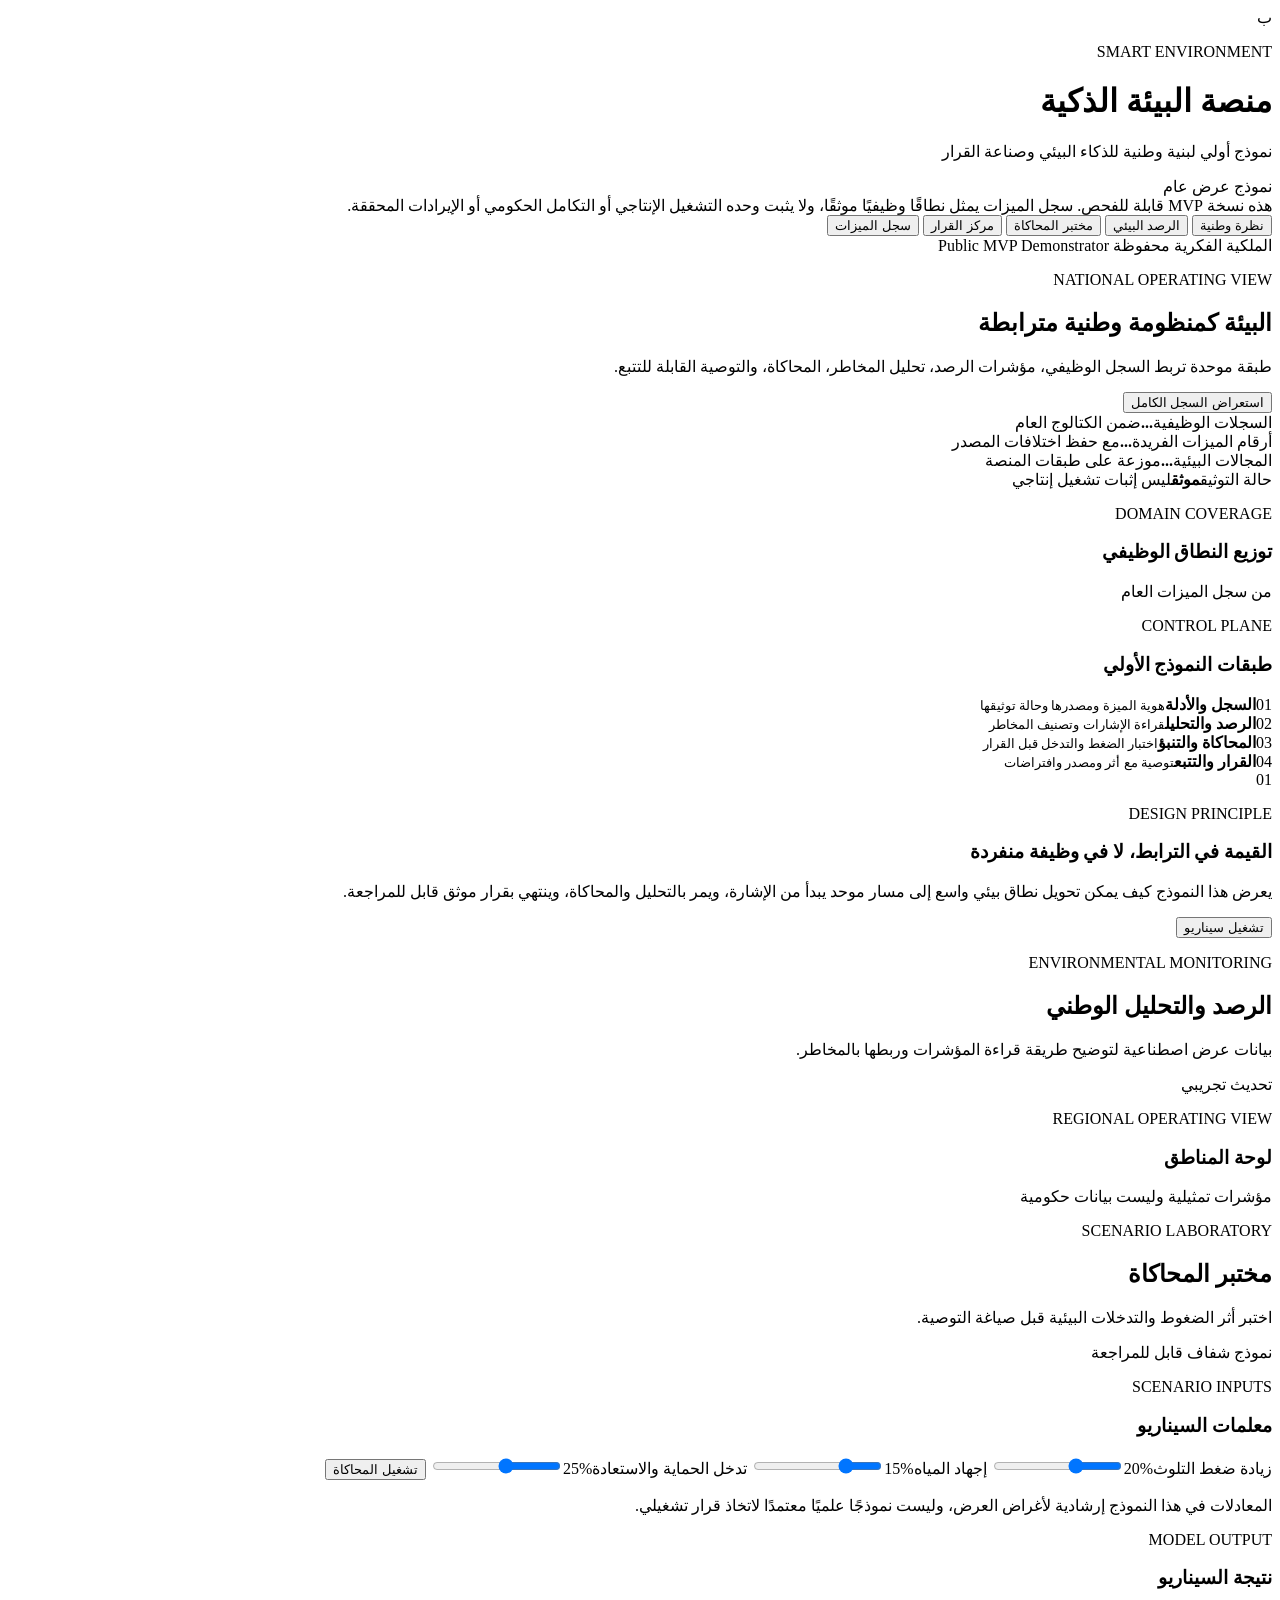
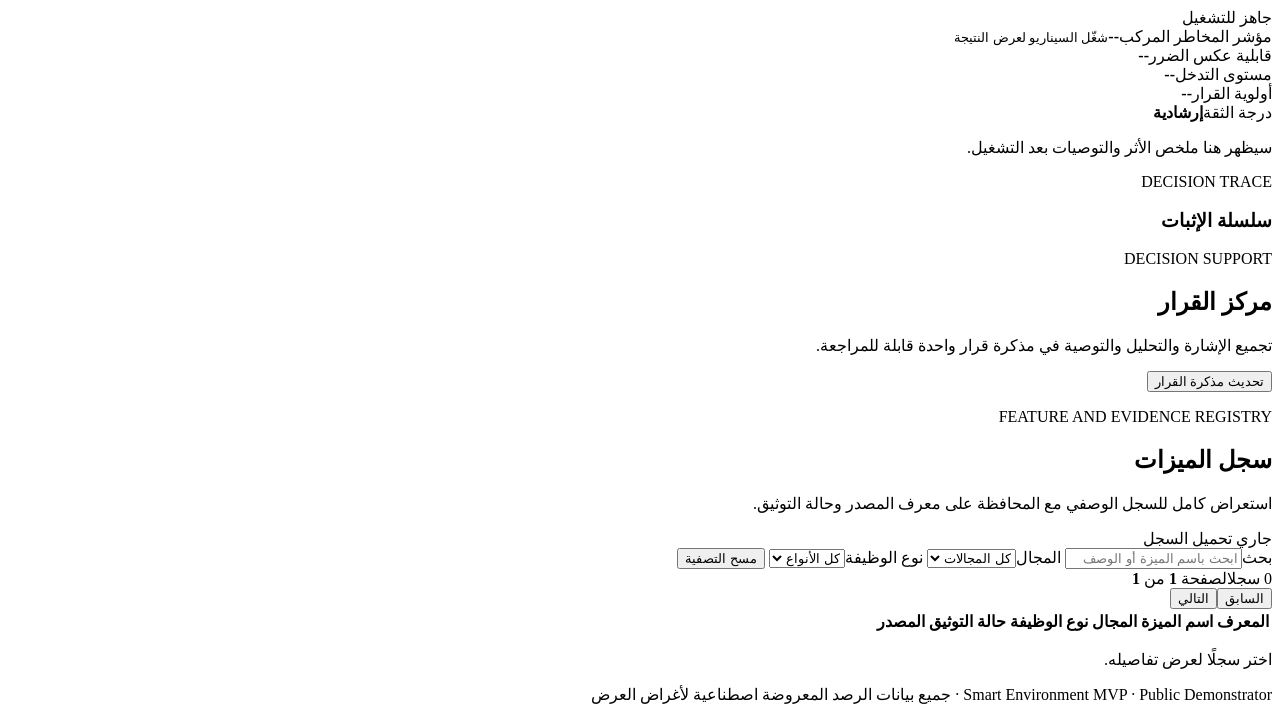
==== app/index.html @ 2a4444b7 "Add public MVP dashboard" ====
<!doctype html>
<html lang="ar" dir="rtl">
  <head>
    <meta charset="utf-8" />
    <meta name="viewport" content="width=device-width, initial-scale=1" />
    <meta name="description" content="النموذج الأولي العام لمنصة البيئة الذكية" />
    <title>منصة البيئة الذكية | MVP</title>
    <link rel="stylesheet" href="./styles.css" />
  </head>
  <body>
    <header class="topbar">
      <div class="brand-block">
        <div class="brand-mark">ب</div>
        <div>
          <p class="eyebrow">SMART ENVIRONMENT</p>
          <h1>منصة البيئة الذكية</h1>
          <p class="subtitle">نموذج أولي لبنية وطنية للذكاء البيئي وصناعة القرار</p>
        </div>
      </div>
      <div class="header-status">
        <span class="status-dot"></span>
        <span>نموذج عرض عام</span>
        <span class="date-label" id="runtimeDate"></span>
      </div>
    </header>

    <div class="notice">
      هذه نسخة MVP قابلة للفحص. سجل الميزات يمثل نطاقًا وظيفيًا موثقًا، ولا يثبت وحده التشغيل الإنتاجي أو التكامل الحكومي أو الإيرادات المحققة.
    </div>

    <main class="layout">
      <aside class="sidebar">
        <nav aria-label="التنقل الرئيسي">
          <button class="nav-item active" data-view="overview">نظرة وطنية</button>
          <button class="nav-item" data-view="monitoring">الرصد البيئي</button>
          <button class="nav-item" data-view="simulation">مختبر المحاكاة</button>
          <button class="nav-item" data-view="decisions">مركز القرار</button>
          <button class="nav-item" data-view="features">سجل الميزات</button>
        </nav>
        <div class="sidebar-footer">
          <span>الملكية الفكرية محفوظة</span>
          <span>Public MVP Demonstrator</span>
        </div>
      </aside>

      <section class="content">
        <section class="view active" id="view-overview">
          <div class="view-heading">
            <div>
              <p class="section-kicker">NATIONAL OPERATING VIEW</p>
              <h2>البيئة كمنظومة وطنية مترابطة</h2>
              <p>طبقة موحدة تربط السجل الوظيفي، مؤشرات الرصد، تحليل المخاطر، المحاكاة، والتوصية القابلة للتتبع.</p>
            </div>
            <button class="primary-button" data-view-target="features">استعراض السجل الكامل</button>
          </div>

          <div class="metrics-grid" id="overviewMetrics">
            <div class="metric-card"><span class="metric-label">السجلات الوظيفية</span><strong id="metricRecords">...</strong><span class="metric-foot">ضمن الكتالوج العام</span></div>
            <div class="metric-card"><span class="metric-label">أرقام الميزات الفريدة</span><strong id="metricUnique">...</strong><span class="metric-foot">مع حفظ اختلافات المصدر</span></div>
            <div class="metric-card"><span class="metric-label">المجالات البيئية</span><strong id="metricDomains">...</strong><span class="metric-foot">موزعة على طبقات المنصة</span></div>
            <div class="metric-card"><span class="metric-label">حالة التوثيق</span><strong>موثق</strong><span class="metric-foot">ليس إثبات تشغيل إنتاجي</span></div>
          </div>

          <div class="dashboard-grid">
            <article class="panel wide-panel">
              <div class="panel-heading"><div><p class="section-kicker">DOMAIN COVERAGE</p><h3>توزيع النطاق الوظيفي</h3></div><span class="panel-note">من سجل الميزات العام</span></div>
              <div id="domainBars" class="domain-bars"></div>
            </article>
            <article class="panel">
              <div class="panel-heading"><div><p class="section-kicker">CONTROL PLANE</p><h3>طبقات النموذج الأولي</h3></div></div>
              <div class="stack-list">
                <div><span class="stack-index">01</span><span><b>السجل والأدلة</b><small>هوية الميزة ومصدرها وحالة توثيقها</small></span></div>
                <div><span class="stack-index">02</span><span><b>الرصد والتحليل</b><small>قراءة الإشارات وتصنيف المخاطر</small></span></div>
                <div><span class="stack-index">03</span><span><b>المحاكاة والتنبؤ</b><small>اختبار الضغط والتدخل قبل القرار</small></span></div>
                <div><span class="stack-index">04</span><span><b>القرار والتتبع</b><small>توصية مع أثر ومصدر وافتراضات</small></span></div>
              </div>
            </article>
          </div>

          <article class="panel callout-panel">
            <div class="callout-icon">01</div>
            <div><p class="section-kicker">DESIGN PRINCIPLE</p><h3>القيمة في الترابط، لا في وظيفة منفردة</h3><p>يعرض هذا النموذج كيف يمكن تحويل نطاق بيئي واسع إلى مسار موحد يبدأ من الإشارة، ويمر بالتحليل والمحاكاة، وينتهي بقرار موثق قابل للمراجعة.</p></div>
            <button class="secondary-button" data-view-target="simulation">تشغيل سيناريو</button>
          </article>
        </section>

        <section class="view" id="view-monitoring">
          <div class="view-heading"><div><p class="section-kicker">ENVIRONMENTAL MONITORING</p><h2>الرصد والتحليل الوطني</h2><p>بيانات عرض اصطناعية لتوضيح طريقة قراءة المؤشرات وربطها بالمخاطر.</p></div><span class="live-chip"><span class="status-dot"></span>تحديث تجريبي</span></div>
          <div class="monitoring-grid" id="monitoringGrid"></div>
          <article class="panel">
            <div class="panel-heading"><div><p class="section-kicker">REGIONAL OPERATING VIEW</p><h3>لوحة المناطق</h3></div><span class="panel-note">مؤشرات تمثيلية وليست بيانات حكومية</span></div>
            <div class="region-grid" id="regionGrid"></div>
          </article>
        </section>

        <section class="view" id="view-simulation">
          <div class="view-heading"><div><p class="section-kicker">SCENARIO LABORATORY</p><h2>مختبر المحاكاة</h2><p>اختبر أثر الضغوط والتدخلات البيئية قبل صياغة التوصية.</p></div><span class="model-badge">نموذج شفاف قابل للمراجعة</span></div>
          <div class="simulation-layout">
            <article class="panel controls-panel">
              <div class="panel-heading"><div><p class="section-kicker">SCENARIO INPUTS</p><h3>معلمات السيناريو</h3></div></div>
              <label class="control-row"><span>زيادة ضغط التلوث</span><output id="pollutionValue">20%</output><input id="pollutionInput" type="range" min="0" max="60" value="20" /></label>
              <label class="control-row"><span>إجهاد المياه</span><output id="waterValue">15%</output><input id="waterInput" type="range" min="0" max="60" value="15" /></label>
              <label class="control-row"><span>تدخل الحماية والاستعادة</span><output id="conservationValue">25%</output><input id="conservationInput" type="range" min="0" max="60" value="25" /></label>
              <button id="runSimulation" class="primary-button full-button">تشغيل المحاكاة</button>
              <p class="small-note">المعادلات في هذا النموذج إرشادية لأغراض العرض، وليست نموذجًا علميًا معتمدًا لاتخاذ قرار تشغيلي.</p>
            </article>
            <article class="panel results-panel">
              <div class="panel-heading"><div><p class="section-kicker">MODEL OUTPUT</p><h3>نتيجة السيناريو</h3></div><span id="simulationStatus" class="status-label">جاهز للتشغيل</span></div>
              <div class="result-hero"><span>مؤشر المخاطر المركب</span><strong id="riskOutput">--</strong><small id="riskText">شغّل السيناريو لعرض النتيجة</small></div>
              <div class="result-grid"><div><span>قابلية عكس الضرر</span><strong id="reversibilityOutput">--</strong></div><div><span>مستوى التدخل</span><strong id="interventionOutput">--</strong></div><div><span>أولوية القرار</span><strong id="priorityOutput">--</strong></div><div><span>درجة الثقة</span><strong id="confidenceOutput">إرشادية</strong></div></div>
              <div id="simulationActions" class="action-list"><p>سيظهر هنا ملخص الأثر والتوصيات بعد التشغيل.</p></div>
            </article>
          </div>
          <article class="panel trace-panel"><div class="panel-heading"><div><p class="section-kicker">DECISION TRACE</p><h3>سلسلة الإثبات</h3></div></div><div id="traceList" class="trace-list"></div></article>
        </section>

        <section class="view" id="view-decisions">
          <div class="view-heading"><div><p class="section-kicker">DECISION SUPPORT</p><h2>مركز القرار</h2><p>تجميع الإشارة والتحليل والتوصية في مذكرة قرار واحدة قابلة للمراجعة.</p></div><button id="refreshBrief" class="secondary-button">تحديث مذكرة القرار</button></div>
          <article class="decision-brief panel" id="decisionBrief"></article>
        </section>

        <section class="view" id="view-features">
          <div class="view-heading"><div><p class="section-kicker">FEATURE AND EVIDENCE REGISTRY</p><h2>سجل الميزات</h2><p>استعراض كامل للسجل الوصفي مع المحافظة على معرف المصدر وحالة التوثيق.</p></div><span id="catalogStatus" class="status-label">جاري تحميل السجل</span></div>
          <div class="filter-panel panel">
            <label><span>بحث</span><input id="featureSearch" type="search" placeholder="ابحث باسم الميزة أو الوصف" /></label>
            <label><span>المجال</span><select id="domainFilter"><option value="">كل المجالات</option></select></label>
            <label><span>نوع الوظيفة</span><select id="typeFilter"><option value="">كل الأنواع</option></select></label>
            <button id="clearFilters" class="secondary-button">مسح التصفية</button>
          </div>
          <div class="registry-meta"><span id="resultCount">0 سجل</span><span>الصفحة <b id="pageNumber">1</b> من <b id="pageTotal">1</b></span><div class="pagination"><button id="prevPage" class="icon-button">السابق</button><button id="nextPage" class="icon-button">التالي</button></div></div>
          <div class="table-wrap panel"><table><thead><tr><th>المعرف</th><th>اسم الميزة</th><th>المجال</th><th>نوع الوظيفة</th><th>حالة التوثيق</th><th>المصدر</th></tr></thead><tbody id="featureTable"></tbody></table></div>
          <article id="featureDetail" class="panel detail-panel"><p>اختر سجلًا لعرض تفاصيله.</p></article>
        </section>
      </section>
    </main>

    <footer class="footer">Smart Environment MVP · Public Demonstrator · جميع بيانات الرصد المعروضة اصطناعية لأغراض العرض</footer>
    <script src="./app.js" defer></script>
  </body>
</html>
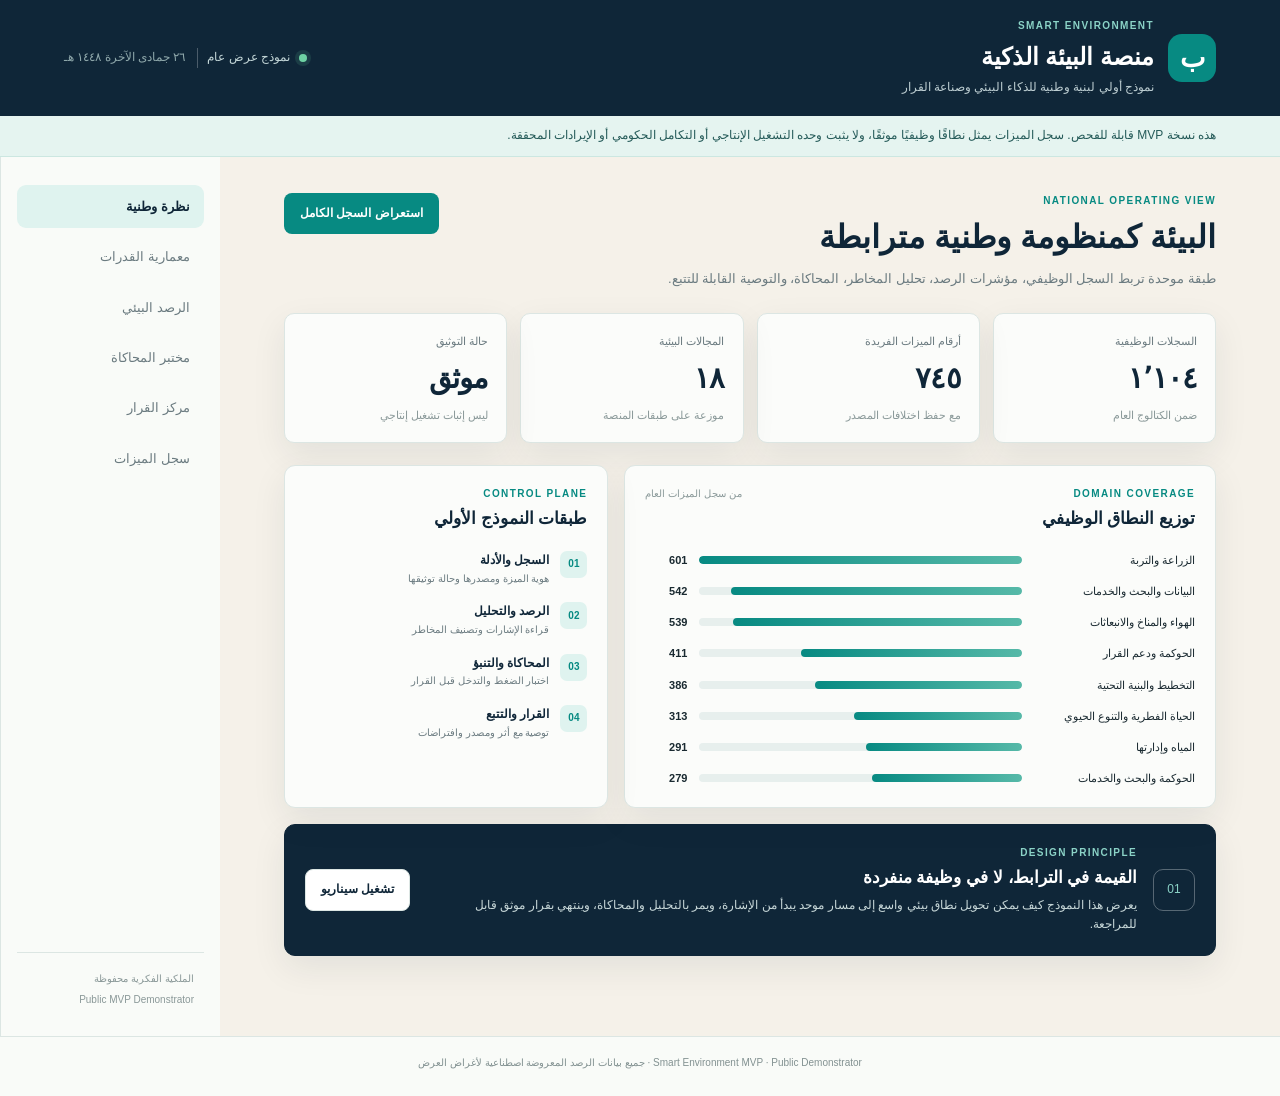
==== commit e435ba20: "Load capability architecture view in MVP" ====
--- a/app/index.html
+++ b/app/index.html
@@ -6,6 +6,7 @@
     <meta name="description" content="النموذج الأولي العام لمنصة البيئة الذكية" />
     <title>منصة البيئة الذكية | MVP</title>
     <link rel="stylesheet" href="./styles.css" />
+    <link rel="stylesheet" href="./capabilities.css" />
   </head>
   <body>
     <header class="topbar">
@@ -136,6 +137,6 @@
 
     <footer class="footer">Smart Environment MVP · Public Demonstrator · جميع بيانات الرصد المعروضة اصطناعية لأغراض العرض</footer>
     <script src="./app.js" defer></script>
+    <script src="./capabilities.js" defer></script>
   </body>
 </html>
-
--- a/app/styles.css
+++ b/app/styles.css
@@ -0,0 +1,191 @@
+:root {
+  --navy: #0f2638;
+  --navy-2: #163a4c;
+  --teal: #078a82;
+  --teal-light: #dff3ef;
+  --sand: #f5f1e9;
+  --paper: #fbfcfa;
+  --line: #dce6e3;
+  --text: #1a2a31;
+  --muted: #6b7b80;
+  --warning: #c77c1d;
+  --danger: #b75246;
+  --shadow: 0 12px 34px rgba(15, 38, 56, .08);
+}
+
+* { box-sizing: border-box; }
+html { scroll-behavior: smooth; }
+body { margin: 0; background: var(--sand); color: var(--text); font-family: Tahoma, Arial, sans-serif; line-height: 1.65; }
+button, input, select { font: inherit; }
+button { cursor: pointer; }
+
+.topbar { min-height: 90px; padding: 18px 5vw; display: flex; align-items: center; justify-content: space-between; gap: 24px; background: var(--navy); color: white; }
+.brand-block { display: flex; gap: 14px; align-items: center; }
+.brand-mark { width: 48px; height: 48px; display: grid; place-items: center; border-radius: 14px; background: var(--teal); color: white; font-size: 27px; font-weight: 700; }
+.eyebrow, .section-kicker { margin: 0 0 2px; font-size: 10px; letter-spacing: .14em; font-weight: 700; color: var(--teal); }
+.topbar .eyebrow { color: #8bd3c7; }
+h1, h2, h3, p { margin-top: 0; }
+h1 { margin-bottom: 0; font-size: 24px; }
+.subtitle { margin: 2px 0 0; color: #bdced2; font-size: 12px; }
+.header-status { display: flex; align-items: center; gap: 9px; color: #c4d7d8; font-size: 12px; white-space: nowrap; }
+.date-label { padding-right: 12px; border-right: 1px solid rgba(255,255,255,.25); color: #8ea7aa; }
+.status-dot { width: 8px; height: 8px; display: inline-block; border-radius: 50%; background: #6ed3a4; box-shadow: 0 0 0 4px rgba(110,211,164,.13); }
+.notice { padding: 10px 5vw; background: #e5f4f0; border-bottom: 1px solid #cce7e1; color: #245a58; font-size: 12px; }
+
+.layout { min-height: calc(100vh - 150px); display: grid; grid-template-columns: 220px minmax(0, 1fr); direction: ltr; }
+.sidebar, .content { direction: rtl; }
+.sidebar { padding: 28px 16px; background: #f9fbf8; border-left: 1px solid var(--line); display: flex; flex-direction: column; justify-content: space-between; }
+.nav-item { width: 100%; margin-bottom: 7px; padding: 11px 14px; text-align: right; border: 0; border-radius: 9px; background: transparent; color: var(--muted); font-size: 13px; }
+.nav-item:hover, .nav-item.active { background: var(--teal-light); color: var(--navy); font-weight: 700; }
+.sidebar-footer { padding: 18px 10px 0; border-top: 1px solid var(--line); color: #8a9898; font-size: 10px; display: grid; gap: 4px; }
+.content { max-width: 1500px; width: 100%; padding: 36px 5vw 80px; }
+.view { display: none; animation: appear .22s ease-out; }
+.view.active { display: block; }
+@keyframes appear { from { opacity: .2; transform: translateY(5px); } to { opacity: 1; transform: none; } }
+.view-heading { display: flex; justify-content: space-between; align-items: flex-start; gap: 30px; margin-bottom: 24px; }
+.view-heading h2 { margin: 0 0 4px; color: var(--navy); font-size: clamp(22px, 3vw, 32px); }
+.view-heading p:not(.section-kicker) { margin-bottom: 0; color: var(--muted); font-size: 13px; }
+
+.primary-button, .secondary-button, .icon-button { border-radius: 8px; padding: 10px 15px; border: 1px solid transparent; font-size: 12px; font-weight: 700; white-space: nowrap; }
+.primary-button { background: var(--teal); color: white; }
+.primary-button:hover { background: #056f69; }
+.secondary-button, .icon-button { background: white; border-color: var(--line); color: var(--navy); }
+.secondary-button:hover, .icon-button:hover { border-color: var(--teal); color: var(--teal); }
+.full-button { width: 100%; margin-top: 22px; }
+.live-chip, .model-badge, .status-label { display: inline-flex; align-items: center; gap: 7px; padding: 7px 10px; border: 1px solid var(--line); border-radius: 99px; background: white; color: var(--muted); font-size: 11px; white-space: nowrap; }
+.model-badge { color: var(--teal); background: var(--teal-light); border-color: #cce8e2; }
+
+.metrics-grid { display: grid; grid-template-columns: repeat(4, 1fr); gap: 13px; margin-bottom: 22px; }
+.metric-card, .panel { background: var(--paper); border: 1px solid var(--line); box-shadow: var(--shadow); }
+.metric-card { min-height: 130px; padding: 18px; border-radius: 10px; display: flex; flex-direction: column; justify-content: space-between; }
+.metric-label, .metric-foot { color: var(--muted); font-size: 11px; }
+.metric-card strong { color: var(--navy); font-size: 29px; letter-spacing: -.03em; }
+.metric-foot { color: #8a9999; }
+.dashboard-grid { display: grid; grid-template-columns: minmax(0, 1.55fr) minmax(280px, .85fr); gap: 16px; }
+.panel { padding: 20px; border-radius: 11px; }
+.panel-heading { margin-bottom: 18px; display: flex; justify-content: space-between; align-items: flex-start; gap: 20px; }
+.panel-heading h3 { margin: 0; color: var(--navy); font-size: 17px; }
+.panel-note { color: #8a9999; font-size: 10px; }
+.domain-bars { display: grid; gap: 13px; }
+.domain-bar-row { display: grid; grid-template-columns: minmax(160px, 1fr) minmax(90px, 2fr) 42px; align-items: center; gap: 12px; font-size: 11px; }
+.bar-track { height: 8px; overflow: hidden; border-radius: 99px; background: #e7efed; }
+.bar-fill { height: 100%; border-radius: inherit; background: linear-gradient(90deg, var(--teal), #56b9a8); }
+.stack-list { display: grid; gap: 15px; }
+.stack-list > div { display: flex; gap: 11px; align-items: flex-start; }
+.stack-index { min-width: 27px; height: 27px; display: grid; place-items: center; border-radius: 7px; background: var(--teal-light); color: var(--teal); font-size: 10px; font-weight: 700; }
+.stack-list b, .stack-list small { display: block; }
+.stack-list b { color: var(--navy); font-size: 12px; }
+.stack-list small { color: var(--muted); font-size: 10px; }
+.callout-panel { margin-top: 16px; display: flex; align-items: center; gap: 16px; background: var(--navy); color: white; border-color: var(--navy); }
+.callout-panel .section-kicker { color: #8bd3c7; }
+.callout-panel h3 { margin-bottom: 4px; color: white; font-size: 17px; }
+.callout-panel p:not(.section-kicker) { margin-bottom: 0; color: #c8d8d9; font-size: 12px; }
+.callout-icon { width: 42px; height: 42px; flex: 0 0 auto; display: grid; place-items: center; border: 1px solid rgba(255,255,255,.3); border-radius: 10px; color: #8bd3c7; font-size: 12px; }
+.callout-panel .secondary-button { margin-right: auto; }
+
+.monitoring-grid { display: grid; grid-template-columns: repeat(3, 1fr); gap: 14px; margin-bottom: 16px; }
+.signal-card { padding: 17px; border: 1px solid var(--line); border-radius: 10px; background: var(--paper); box-shadow: var(--shadow); }
+.signal-top { display: flex; justify-content: space-between; align-items: center; margin-bottom: 9px; }
+.signal-name { color: var(--navy); font-weight: 700; font-size: 13px; }
+.signal-value { color: var(--teal); font-size: 26px; font-weight: 700; }
+.signal-unit { color: var(--muted); font-size: 10px; }
+.signal-meter { height: 6px; margin: 9px 0 8px; overflow: hidden; border-radius: 99px; background: #e9efed; }
+.signal-meter span { display: block; height: 100%; border-radius: inherit; }
+.signal-meta { display: flex; justify-content: space-between; color: var(--muted); font-size: 10px; }
+.risk-low { color: var(--teal); } .risk-medium { color: var(--warning); } .risk-high { color: var(--danger); }
+.region-grid { display: grid; grid-template-columns: repeat(4, 1fr); gap: 10px; }
+.region-card { padding: 13px; border: 1px solid var(--line); border-radius: 9px; background: white; }
+.region-card b { display: block; color: var(--navy); font-size: 12px; }
+.region-card small { display: block; margin: 3px 0 8px; color: var(--muted); font-size: 10px; }
+.region-risk { display: flex; justify-content: space-between; align-items: center; font-size: 11px; }
+
+.simulation-layout { display: grid; grid-template-columns: minmax(240px, .8fr) minmax(0, 1.4fr); gap: 16px; }
+.controls-panel { background: #f9fbf8; }
+.control-row { display: grid; grid-template-columns: 1fr auto; gap: 10px; margin-bottom: 20px; color: var(--navy); font-size: 12px; }
+.control-row output { color: var(--teal); font-weight: 700; }
+.control-row input { grid-column: 1 / -1; width: 100%; accent-color: var(--teal); }
+.small-note { margin: 17px 0 0; color: #8a9999; font-size: 10px; }
+.result-hero { padding: 17px; border-radius: 9px; background: var(--navy); color: white; }
+.result-hero span, .result-hero small { display: block; color: #b9cdcf; font-size: 11px; }
+.result-hero strong { display: block; margin: 4px 0; font-size: 38px; line-height: 1; }
+.result-grid { display: grid; grid-template-columns: repeat(4, 1fr); gap: 9px; margin: 15px 0; }
+.result-grid div { padding: 12px; border: 1px solid var(--line); border-radius: 8px; background: white; }
+.result-grid span, .result-grid strong { display: block; }
+.result-grid span { color: var(--muted); font-size: 10px; }
+.result-grid strong { margin-top: 3px; color: var(--navy); font-size: 15px; }
+.action-list { border-top: 1px solid var(--line); padding-top: 12px; color: var(--muted); font-size: 12px; }
+.action-list ul { margin: 0; padding-right: 19px; }
+.trace-panel { margin-top: 16px; }
+.trace-list { display: grid; grid-template-columns: repeat(4, 1fr); gap: 10px; }
+.trace-step { position: relative; padding: 13px; border: 1px solid var(--line); border-radius: 9px; background: white; }
+.trace-step b, .trace-step small { display: block; }
+.trace-step b { color: var(--navy); font-size: 12px; }
+.trace-step small { margin-top: 4px; color: var(--muted); font-size: 10px; }
+
+.decision-brief { min-height: 450px; }
+.brief-header { display: flex; justify-content: space-between; gap: 20px; padding-bottom: 16px; border-bottom: 1px solid var(--line); }
+.brief-header h3 { margin: 0 0 4px; color: var(--navy); font-size: 21px; }
+.brief-header p { margin: 0; color: var(--muted); font-size: 11px; }
+.brief-grid { display: grid; grid-template-columns: repeat(2, 1fr); gap: 14px; margin-top: 18px; }
+.brief-section { padding: 15px; border: 1px solid var(--line); border-radius: 9px; background: white; }
+.brief-section h4 { margin: 0 0 7px; color: var(--teal); font-size: 12px; }
+.brief-section p, .brief-section li { color: var(--muted); font-size: 12px; }
+.brief-section ul { margin: 0; padding-right: 18px; }
+.brief-trace { margin-top: 15px; padding: 13px; border-radius: 9px; background: #f3f8f6; color: #416663; font-size: 11px; }
+
+.filter-panel { display: grid; grid-template-columns: minmax(220px, 2fr) repeat(2, minmax(160px, 1fr)) auto; align-items: end; gap: 12px; margin-bottom: 14px; }
+.filter-panel label { display: grid; gap: 4px; color: var(--muted); font-size: 10px; }
+.filter-panel input, .filter-panel select { width: 100%; height: 39px; padding: 8px 10px; border: 1px solid var(--line); border-radius: 7px; background: white; color: var(--text); outline: 0; font-size: 12px; }
+.filter-panel input:focus, .filter-panel select:focus { border-color: var(--teal); box-shadow: 0 0 0 3px rgba(7,138,130,.1); }
+.registry-meta { display: flex; align-items: center; gap: 14px; margin: 10px 2px; color: var(--muted); font-size: 11px; }
+.registry-meta .pagination { margin-right: auto; display: flex; gap: 6px; }
+.table-wrap { padding: 0; overflow: auto; }
+table { width: 100%; min-width: 780px; border-collapse: collapse; font-size: 11px; }
+th, td { padding: 13px 14px; border-bottom: 1px solid var(--line); text-align: right; vertical-align: top; }
+th { background: #f2f8f5; color: var(--navy); font-size: 10px; white-space: nowrap; }
+td { color: var(--muted); }
+tbody tr { cursor: pointer; }
+tbody tr:hover, tbody tr.selected { background: #eef8f5; }
+td:first-child { color: var(--teal); font-weight: 700; white-space: nowrap; }
+.feature-title { max-width: 270px; color: var(--navy); font-weight: 700; }
+.feature-status { color: var(--warning); }
+.detail-panel { margin-top: 14px; }
+.detail-grid { display: grid; grid-template-columns: repeat(2, 1fr); gap: 12px; }
+.detail-title { margin-bottom: 13px; color: var(--navy); font-size: 19px; }
+.detail-item { padding: 11px; border-radius: 8px; background: white; border: 1px solid var(--line); }
+.detail-item b, .detail-item span { display: block; }
+.detail-item b { color: var(--teal); font-size: 10px; }
+.detail-item span { color: var(--muted); font-size: 11px; }
+
+.footer { padding: 18px 5vw 24px; border-top: 1px solid var(--line); background: #f9fbf8; color: #829191; font-size: 10px; text-align: center; }
+
+@media (max-width: 950px) {
+  .layout { grid-template-columns: 1fr; }
+  .sidebar { padding: 8px 5vw; border-left: 0; border-bottom: 1px solid var(--line); }
+  .sidebar nav { display: flex; gap: 6px; overflow-x: auto; }
+  .nav-item { width: auto; min-width: max-content; margin: 0; padding: 8px 11px; text-align: center; }
+  .sidebar-footer { display: none; }
+  .content { padding-top: 25px; }
+  .metrics-grid { grid-template-columns: repeat(2, 1fr); }
+  .dashboard-grid, .simulation-layout { grid-template-columns: 1fr; }
+  .monitoring-grid { grid-template-columns: repeat(2, 1fr); }
+  .region-grid { grid-template-columns: repeat(2, 1fr); }
+  .filter-panel { grid-template-columns: 1fr 1fr; }
+  .filter-panel label:first-child { grid-column: 1 / -1; }
+}
+
+@media (max-width: 580px) {
+  .topbar { align-items: flex-start; flex-direction: column; padding: 16px 5vw; }
+  .header-status { width: 100%; justify-content: space-between; }
+  .date-label { margin-right: auto; }
+  .view-heading { flex-direction: column; }
+  .metrics-grid, .monitoring-grid, .brief-grid { grid-template-columns: 1fr; }
+  .domain-bar-row { grid-template-columns: 1.1fr 1.5fr 35px; font-size: 10px; }
+  .result-grid, .trace-list { grid-template-columns: repeat(2, 1fr); }
+  .callout-panel { align-items: flex-start; flex-wrap: wrap; }
+  .callout-panel .secondary-button { margin-right: 0; }
+  .filter-panel { grid-template-columns: 1fr; }
+  .filter-panel label:first-child { grid-column: auto; }
+  .detail-grid { grid-template-columns: 1fr; }
+}
+
--- a/app/capabilities.css
+++ b/app/capabilities.css
@@ -0,0 +1,73 @@
+.capability-metrics {
+  display: grid;
+  grid-template-columns: repeat(4, 1fr);
+  gap: 13px;
+  margin-bottom: 18px;
+}
+.capability-metric {
+  min-height: 116px;
+  padding: 17px;
+  border: 1px solid var(--line);
+  border-radius: 10px;
+  background: var(--paper);
+  box-shadow: var(--shadow);
+  display: flex;
+  flex-direction: column;
+  justify-content: space-between;
+}
+.capability-metric span,
+.capability-metric small { color: var(--muted); font-size: 10px; }
+.capability-metric strong { color: var(--navy); font-size: 27px; }
+.capability-grid {
+  display: grid;
+  grid-template-columns: repeat(3, minmax(0, 1fr));
+  gap: 13px;
+}
+.capability-card {
+  min-height: 205px;
+  padding: 17px;
+  border: 1px solid var(--line);
+  border-radius: 10px;
+  background: var(--paper);
+  box-shadow: var(--shadow);
+  cursor: pointer;
+  transition: transform .16s ease, border-color .16s ease;
+}
+.capability-card:hover,
+.capability-card.selected { transform: translateY(-2px); border-color: var(--teal); }
+.capability-card-top { display: flex; justify-content: space-between; gap: 12px; align-items: flex-start; }
+.capability-id { color: var(--teal); font-size: 10px; font-weight: 700; letter-spacing: .08em; }
+.capability-count { min-width: 48px; padding: 5px 8px; border-radius: 99px; background: var(--teal-light); color: var(--teal); text-align: center; font-size: 10px; font-weight: 700; }
+.capability-card h3 { margin: 9px 0 3px; color: var(--navy); font-size: 15px; }
+.capability-card .capability-en { margin: 0 0 9px; color: #829293; font-size: 9px; direction: ltr; text-align: left; }
+.capability-card .capability-mandate { margin: 0; color: var(--muted); font-size: 11px; }
+.capability-tag-list { display: flex; flex-wrap: wrap; gap: 5px; margin-top: 12px; }
+.capability-tag { padding: 4px 7px; border: 1px solid var(--line); border-radius: 99px; color: #557070; background: #f7faf8; font-size: 9px; }
+.capability-section-gap { margin-top: 16px; }
+.horizontal-grid { display: grid; grid-template-columns: repeat(3, 1fr); gap: 10px; }
+.horizontal-card { padding: 14px; border: 1px solid var(--line); border-radius: 9px; background: white; }
+.horizontal-card b { display: block; color: var(--navy); font-size: 12px; }
+.horizontal-card small { display: block; margin: 2px 0 6px; color: var(--teal); font-size: 9px; direction: ltr; text-align: right; }
+.horizontal-card p { margin: 0; color: var(--muted); font-size: 10px; }
+.operating-flow { display: grid; grid-template-columns: repeat(4, 1fr); gap: 9px; }
+.flow-step { position: relative; min-height: 96px; padding: 13px; border: 1px solid var(--line); border-radius: 9px; background: white; }
+.flow-step span { display: block; color: var(--teal); font-size: 9px; font-weight: 700; }
+.flow-step b { display: block; margin: 5px 0 2px; color: var(--navy); font-size: 11px; }
+.flow-step small { color: var(--muted); font-size: 9px; direction: ltr; }
+.capability-detail { margin-top: 16px; }
+.capability-detail-header { display: flex; justify-content: space-between; gap: 18px; align-items: flex-start; padding-bottom: 13px; border-bottom: 1px solid var(--line); }
+.capability-detail h3 { margin: 0 0 4px; color: var(--navy); font-size: 19px; }
+.capability-detail p { color: var(--muted); font-size: 11px; }
+.capability-sample-list { display: grid; grid-template-columns: repeat(2, 1fr); gap: 8px; margin-top: 13px; }
+.capability-sample { padding: 10px; border: 1px solid var(--line); border-radius: 8px; background: white; }
+.capability-sample b { display: block; color: var(--teal); font-size: 9px; }
+.capability-sample span { display: block; margin-top: 3px; color: var(--text); font-size: 10px; }
+.capability-disclosure { margin-top: 10px; color: #7a898a; font-size: 9px; }
+@media (max-width: 1100px) {
+  .capability-grid { grid-template-columns: repeat(2, 1fr); }
+  .horizontal-grid { grid-template-columns: repeat(2, 1fr); }
+}
+@media (max-width: 760px) {
+  .capability-metrics, .capability-grid, .horizontal-grid, .operating-flow, .capability-sample-list { grid-template-columns: 1fr; }
+  .capability-detail-header { display: block; }
+}
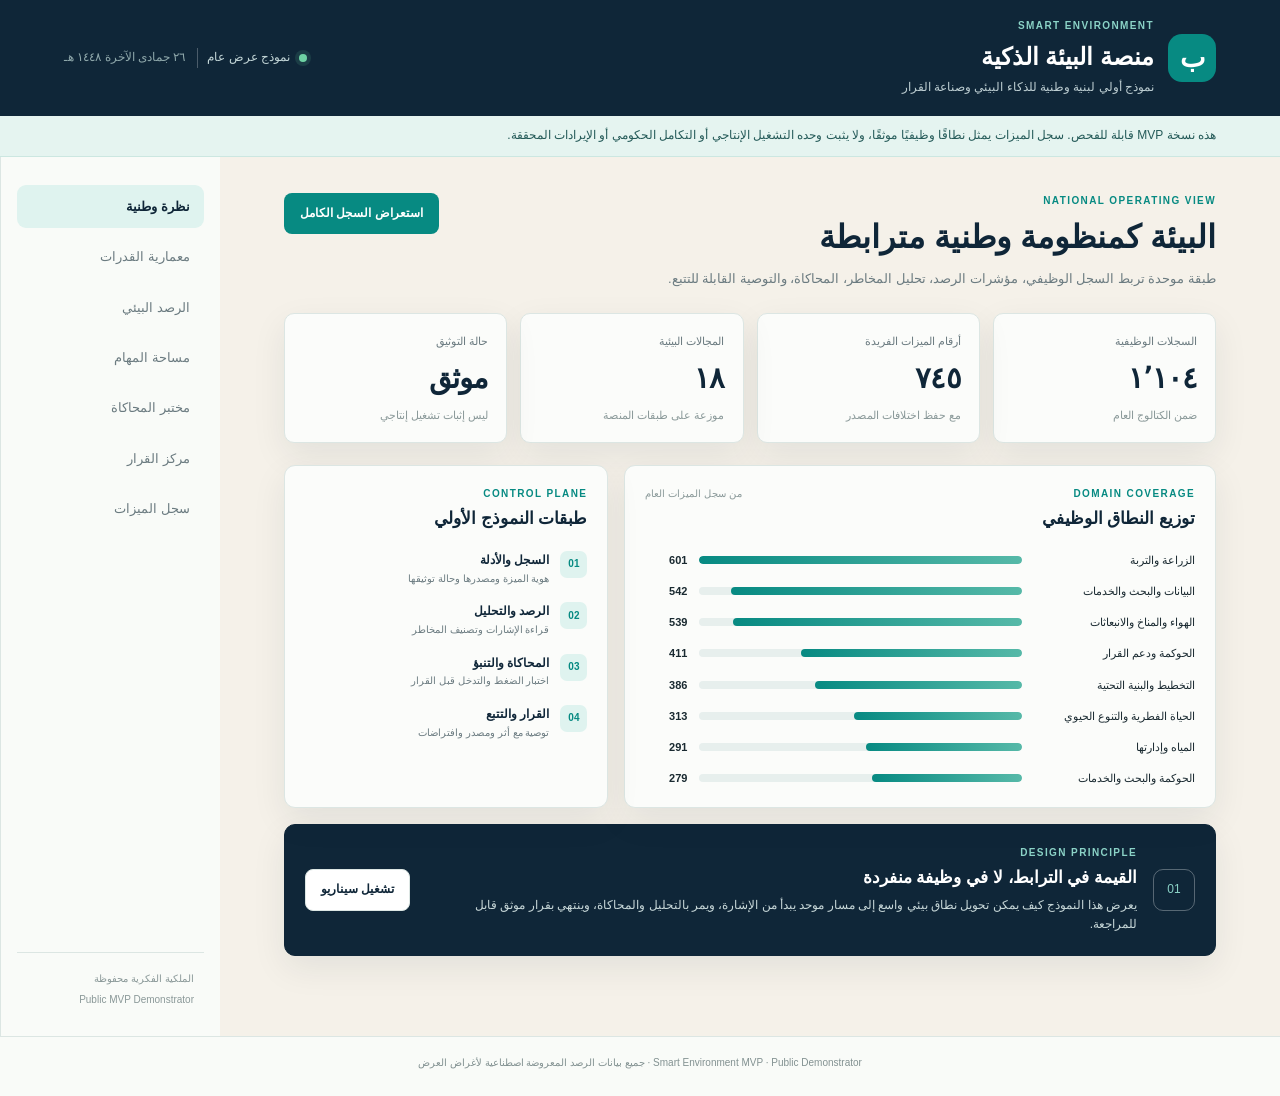
==== commit 7a9ddc66: "Load functional mission workspace in MVP" ====
--- a/app/index.html
+++ b/app/index.html
@@ -7,6 +7,7 @@
     <title>منصة البيئة الذكية | MVP</title>
     <link rel="stylesheet" href="./styles.css" />
     <link rel="stylesheet" href="./capabilities.css" />
+    <link rel="stylesheet" href="./modules.css" />
   </head>
   <body>
     <header class="topbar">
@@ -138,5 +139,6 @@
     <footer class="footer">Smart Environment MVP · Public Demonstrator · جميع بيانات الرصد المعروضة اصطناعية لأغراض العرض</footer>
     <script src="./app.js" defer></script>
     <script src="./capabilities.js" defer></script>
+    <script src="./modules.js" defer></script>
   </body>
 </html>
--- a/app/modules.css
+++ b/app/modules.css
@@ -0,0 +1,54 @@
+.mission-layout {
+  display: grid;
+  grid-template-columns: minmax(260px, .75fr) minmax(0, 1.45fr);
+  gap: 16px;
+}
+.mission-control { background: #f9fbf8; }
+.mission-select-label { display: grid; gap: 5px; color: var(--muted); font-size: 10px; }
+.mission-select-label select { width: 100%; height: 42px; padding: 8px 10px; border: 1px solid var(--line); border-radius: 8px; background: white; color: var(--navy); }
+.mission-context { margin: 12px 0 18px; padding: 12px; border: 1px solid var(--line); border-radius: 8px; background: white; }
+.mission-context b { display: block; color: var(--navy); font-size: 12px; }
+.mission-context small { color: var(--muted); font-size: 10px; }
+.mission-slider { display: grid; grid-template-columns: 1fr auto; gap: 8px; margin-top: 17px; font-size: 11px; }
+.mission-slider span { color: var(--navy); }
+.mission-slider output { color: var(--teal); font-weight: 700; }
+.mission-slider input { grid-column: 1 / -1; width: 100%; accent-color: var(--teal); }
+.mission-runtime-result { min-height: 520px; }
+.mission-runtime-head { display: flex; justify-content: space-between; gap: 16px; align-items: flex-start; padding-bottom: 14px; border-bottom: 1px solid var(--line); }
+.mission-runtime-head h3 { margin: 0 0 3px; color: var(--navy); font-size: 20px; }
+.mission-runtime-head p { margin: 0; color: var(--muted); font-size: 10px; }
+.mission-risk-card { min-width: 140px; padding: 11px 14px; border-radius: 9px; background: var(--navy); color: white; text-align: center; }
+.mission-risk-card span { display: block; color: #bcd0d1; font-size: 9px; }
+.mission-risk-card strong { display: block; font-size: 30px; line-height: 1.1; }
+.mission-risk-card small { color: #8bd3c7; font-size: 9px; }
+.mission-summary-grid { display: grid; grid-template-columns: repeat(4, 1fr); gap: 9px; margin: 14px 0; }
+.mission-summary-grid > div { padding: 11px; border: 1px solid var(--line); border-radius: 8px; background: white; }
+.mission-summary-grid span, .mission-summary-grid strong { display: block; }
+.mission-summary-grid span { color: var(--muted); font-size: 9px; }
+.mission-summary-grid strong { margin-top: 3px; color: var(--navy); font-size: 13px; }
+.mission-columns { display: grid; grid-template-columns: repeat(2, 1fr); gap: 11px; }
+.mission-box { padding: 13px; border: 1px solid var(--line); border-radius: 9px; background: white; }
+.mission-box h4 { margin: 0 0 8px; color: var(--teal); font-size: 11px; }
+.mission-box ul { margin: 0; padding-right: 17px; }
+.mission-box li { margin-bottom: 4px; color: var(--muted); font-size: 10px; }
+.mission-module-list { display: flex; flex-wrap: wrap; gap: 5px; }
+.mission-module-chip { padding: 5px 7px; border-radius: 99px; background: var(--teal-light); color: var(--teal); font-size: 9px; }
+.mission-trace { display: grid; grid-template-columns: repeat(4, 1fr); gap: 8px; margin-top: 12px; }
+.mission-trace-step { padding: 10px; border-radius: 8px; background: #f3f8f6; }
+.mission-trace-step b { display: block; color: var(--navy); font-size: 10px; }
+.mission-trace-step small { color: var(--muted); font-size: 9px; }
+.mission-feature-evidence { margin-top: 12px; }
+.mission-feature-grid { display: grid; grid-template-columns: repeat(2, 1fr); gap: 7px; }
+.mission-feature-item { padding: 9px; border: 1px solid var(--line); border-radius: 7px; background: white; }
+.mission-feature-item b { display: block; color: var(--teal); font-size: 8px; }
+.mission-feature-item span { display: block; margin-top: 2px; color: var(--text); font-size: 9px; }
+.mission-disclaimer { margin-top: 12px; color: #7d8d8d; font-size: 9px; }
+@media (max-width: 950px) {
+  .mission-layout { grid-template-columns: 1fr; }
+  .mission-summary-grid { grid-template-columns: repeat(2, 1fr); }
+}
+@media (max-width: 650px) {
+  .mission-summary-grid, .mission-columns, .mission-trace, .mission-feature-grid { grid-template-columns: 1fr; }
+  .mission-runtime-head { display: block; }
+  .mission-risk-card { margin-top: 10px; }
+}
